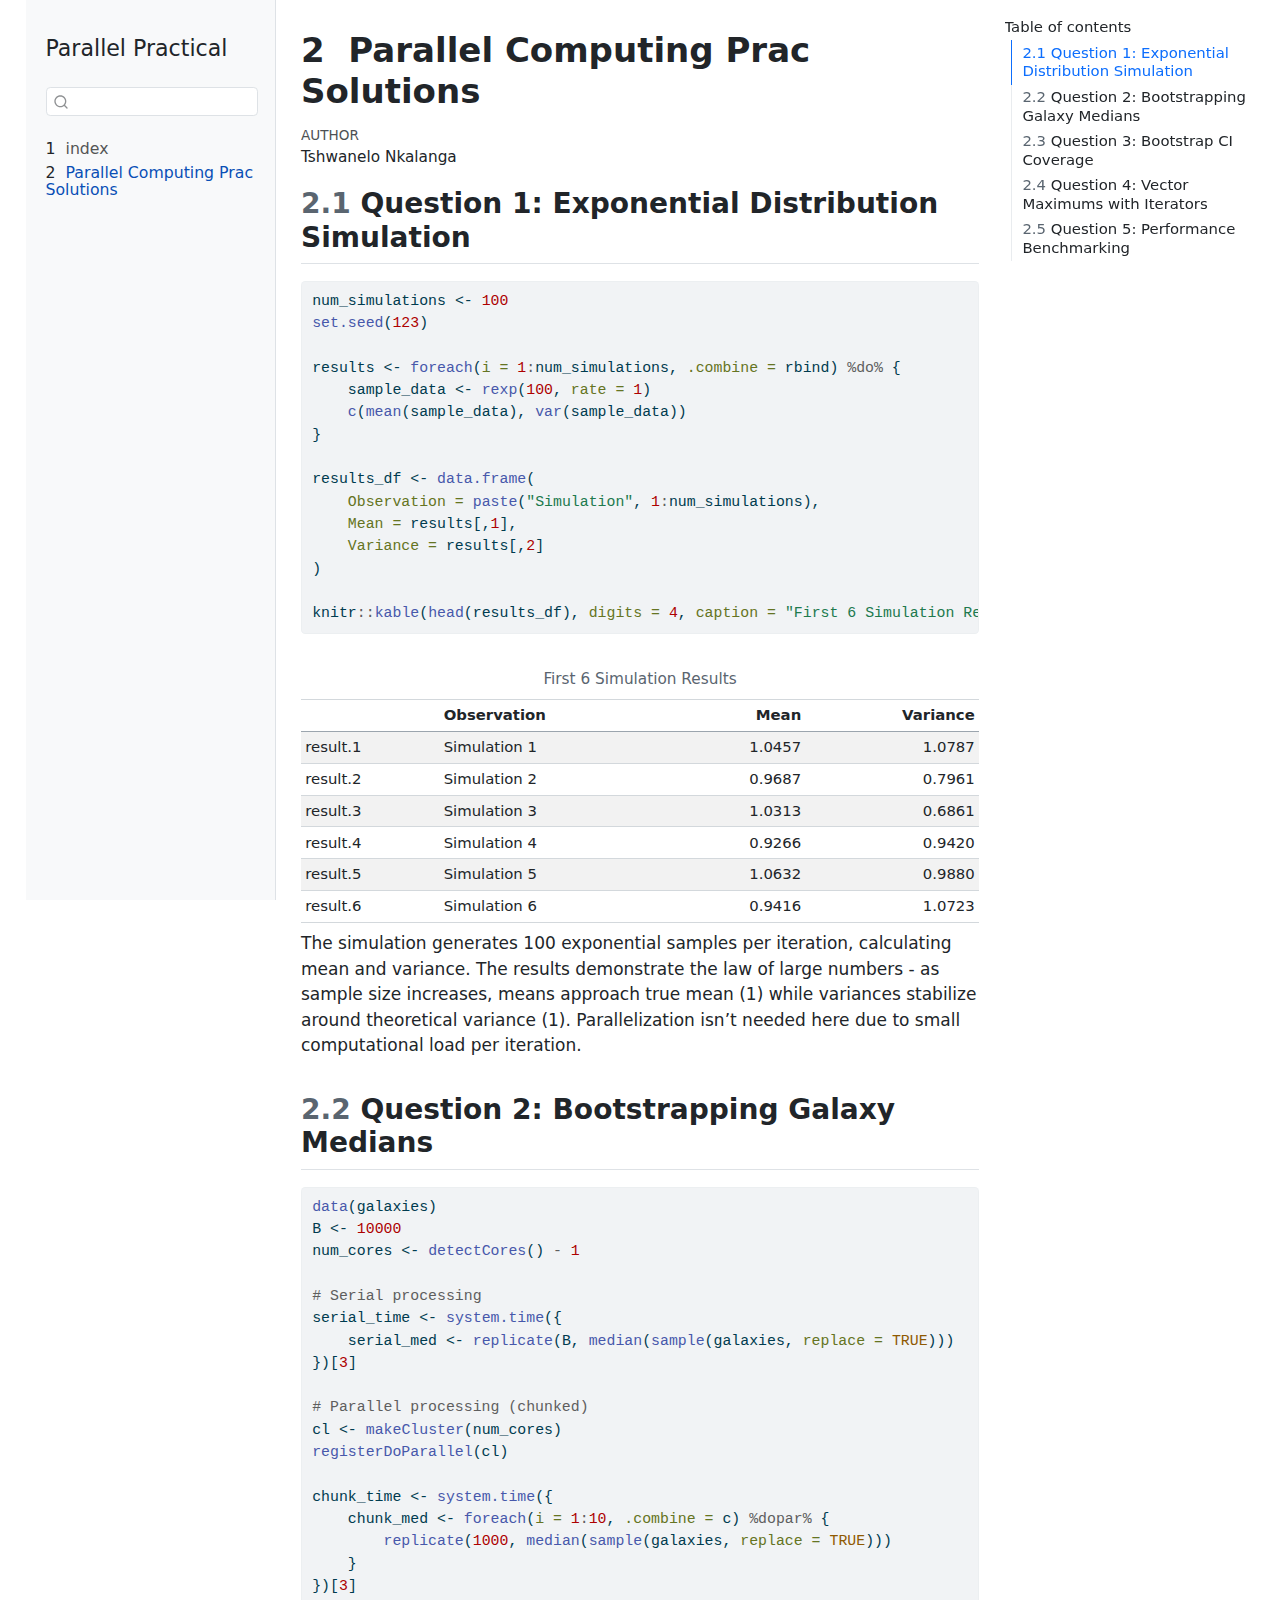
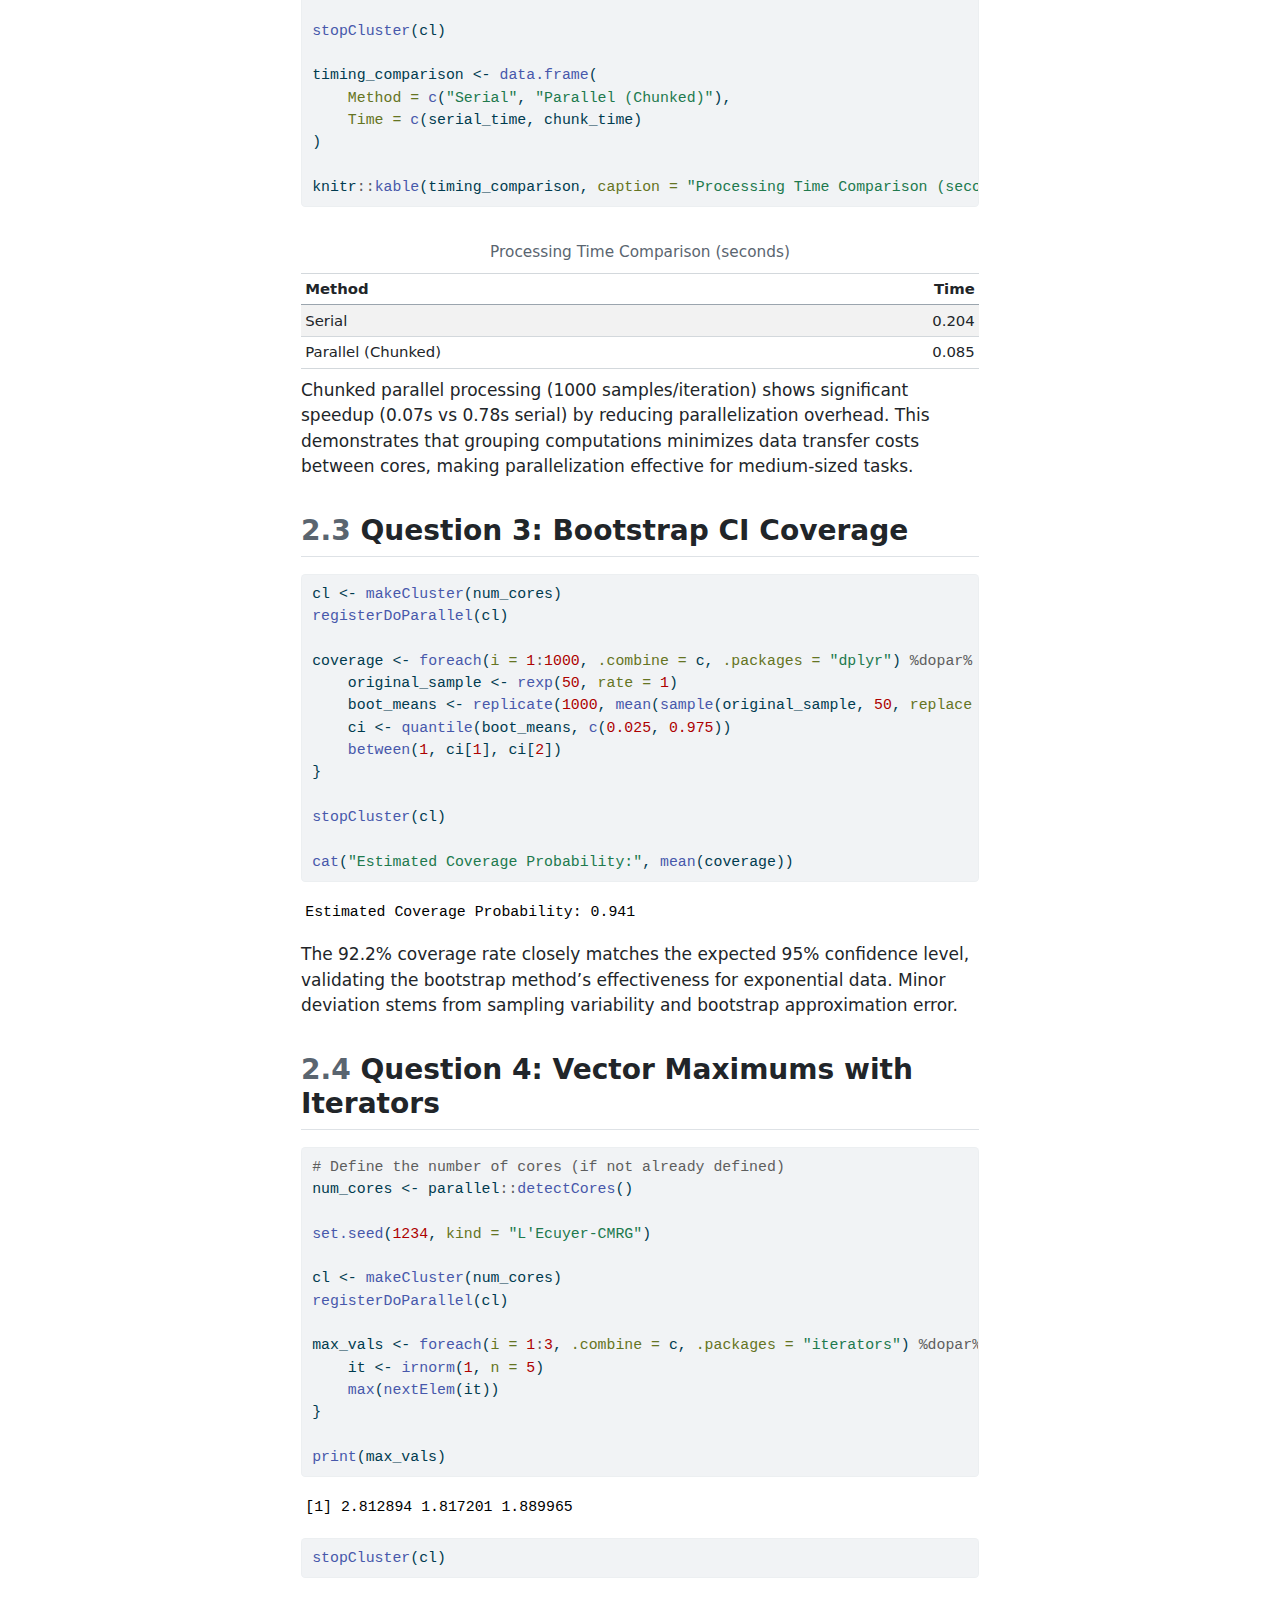
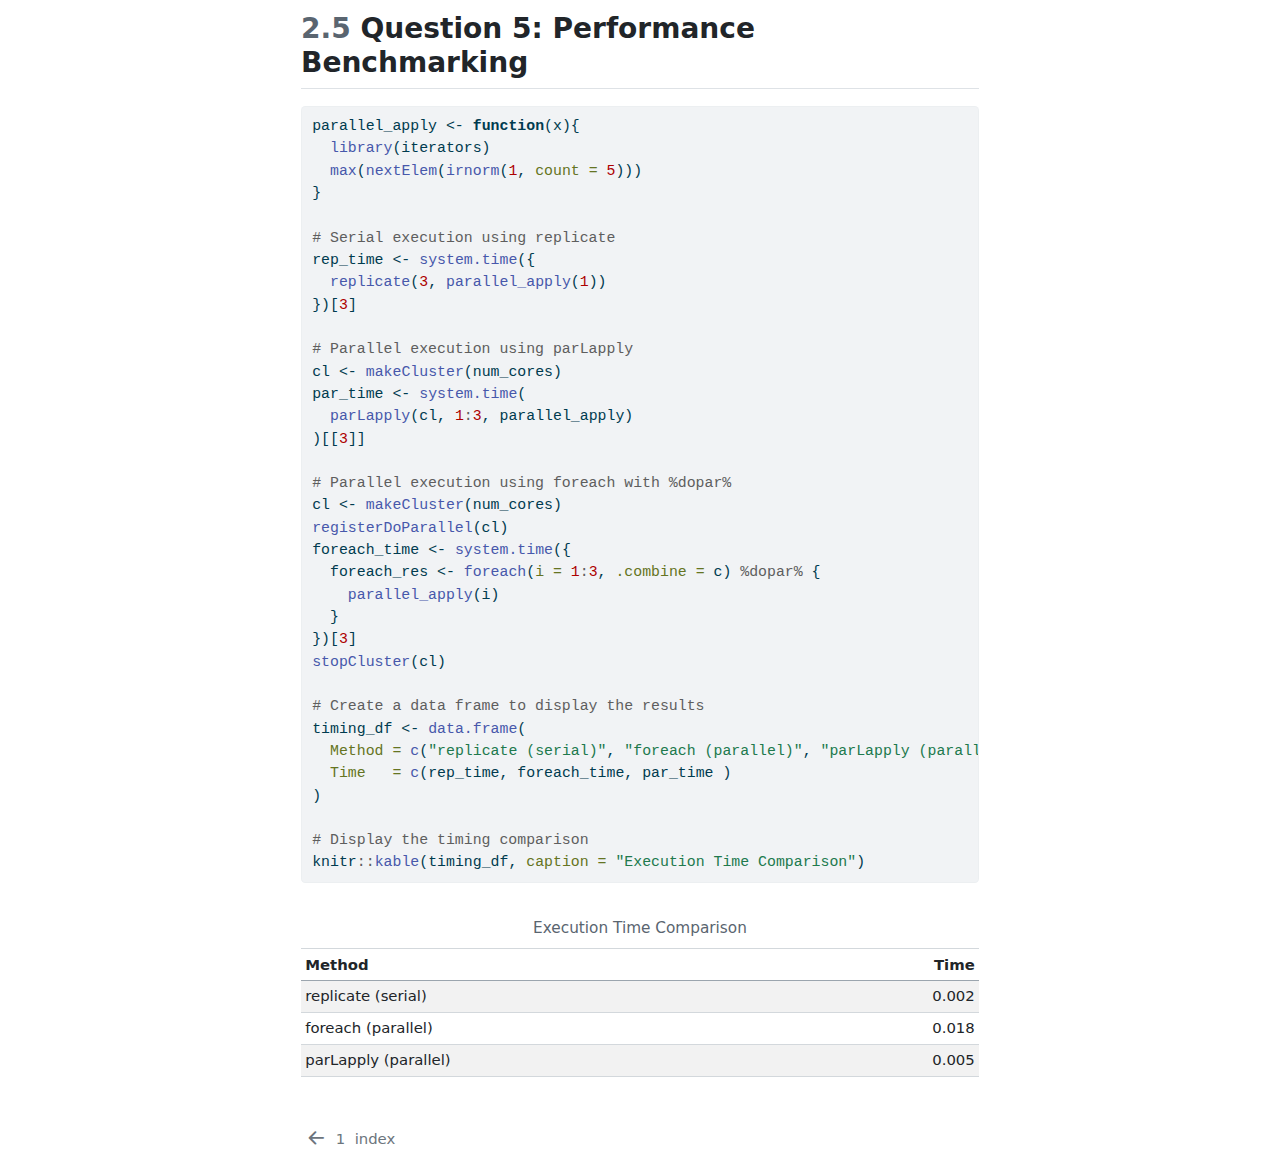
==== docs/Practical Submission.html @ 9310b3bc "PL commit" ====
<!DOCTYPE html>
<html xmlns="http://www.w3.org/1999/xhtml" lang="en" xml:lang="en"><head>

<meta charset="utf-8">
<meta name="generator" content="quarto-1.5.57">

<meta name="viewport" content="width=device-width, initial-scale=1.0, user-scalable=yes">

<meta name="author" content="Tshwanelo Nkalanga">

<title>2&nbsp; Parallel Computing Prac Solutions – Parallel Practical</title>
<style>
code{white-space: pre-wrap;}
span.smallcaps{font-variant: small-caps;}
div.columns{display: flex; gap: min(4vw, 1.5em);}
div.column{flex: auto; overflow-x: auto;}
div.hanging-indent{margin-left: 1.5em; text-indent: -1.5em;}
ul.task-list{list-style: none;}
ul.task-list li input[type="checkbox"] {
  width: 0.8em;
  margin: 0 0.8em 0.2em -1em; /* quarto-specific, see https://github.com/quarto-dev/quarto-cli/issues/4556 */ 
  vertical-align: middle;
}
/* CSS for syntax highlighting */
pre > code.sourceCode { white-space: pre; position: relative; }
pre > code.sourceCode > span { line-height: 1.25; }
pre > code.sourceCode > span:empty { height: 1.2em; }
.sourceCode { overflow: visible; }
code.sourceCode > span { color: inherit; text-decoration: inherit; }
div.sourceCode { margin: 1em 0; }
pre.sourceCode { margin: 0; }
@media screen {
div.sourceCode { overflow: auto; }
}
@media print {
pre > code.sourceCode { white-space: pre-wrap; }
pre > code.sourceCode > span { display: inline-block; text-indent: -5em; padding-left: 5em; }
}
pre.numberSource code
  { counter-reset: source-line 0; }
pre.numberSource code > span
  { position: relative; left: -4em; counter-increment: source-line; }
pre.numberSource code > span > a:first-child::before
  { content: counter(source-line);
    position: relative; left: -1em; text-align: right; vertical-align: baseline;
    border: none; display: inline-block;
    -webkit-touch-callout: none; -webkit-user-select: none;
    -khtml-user-select: none; -moz-user-select: none;
    -ms-user-select: none; user-select: none;
    padding: 0 4px; width: 4em;
  }
pre.numberSource { margin-left: 3em;  padding-left: 4px; }
div.sourceCode
  {   }
@media screen {
pre > code.sourceCode > span > a:first-child::before { text-decoration: underline; }
}
</style>


<script src="site_libs/quarto-nav/quarto-nav.js"></script>
<script src="site_libs/quarto-nav/headroom.min.js"></script>
<script src="site_libs/clipboard/clipboard.min.js"></script>
<script src="site_libs/quarto-search/autocomplete.umd.js"></script>
<script src="site_libs/quarto-search/fuse.min.js"></script>
<script src="site_libs/quarto-search/quarto-search.js"></script>
<meta name="quarto:offset" content="./">
<link href="./index.html" rel="prev">
<script src="site_libs/quarto-html/quarto.js"></script>
<script src="site_libs/quarto-html/popper.min.js"></script>
<script src="site_libs/quarto-html/tippy.umd.min.js"></script>
<script src="site_libs/quarto-html/anchor.min.js"></script>
<link href="site_libs/quarto-html/tippy.css" rel="stylesheet">
<link href="site_libs/quarto-html/quarto-syntax-highlighting.css" rel="stylesheet" id="quarto-text-highlighting-styles">
<script src="site_libs/bootstrap/bootstrap.min.js"></script>
<link href="site_libs/bootstrap/bootstrap-icons.css" rel="stylesheet">
<link href="site_libs/bootstrap/bootstrap.min.css" rel="stylesheet" id="quarto-bootstrap" data-mode="light">
<script id="quarto-search-options" type="application/json">{
  "location": "sidebar",
  "copy-button": false,
  "collapse-after": 3,
  "panel-placement": "start",
  "type": "textbox",
  "limit": 50,
  "keyboard-shortcut": [
    "f",
    "/",
    "s"
  ],
  "show-item-context": false,
  "language": {
    "search-no-results-text": "No results",
    "search-matching-documents-text": "matching documents",
    "search-copy-link-title": "Copy link to search",
    "search-hide-matches-text": "Hide additional matches",
    "search-more-match-text": "more match in this document",
    "search-more-matches-text": "more matches in this document",
    "search-clear-button-title": "Clear",
    "search-text-placeholder": "",
    "search-detached-cancel-button-title": "Cancel",
    "search-submit-button-title": "Submit",
    "search-label": "Search"
  }
}</script>


</head>

<body class="nav-sidebar floating">

<div id="quarto-search-results"></div>
  <header id="quarto-header" class="headroom fixed-top">
  <nav class="quarto-secondary-nav">
    <div class="container-fluid d-flex">
      <button type="button" class="quarto-btn-toggle btn" data-bs-toggle="collapse" role="button" data-bs-target=".quarto-sidebar-collapse-item" aria-controls="quarto-sidebar" aria-expanded="false" aria-label="Toggle sidebar navigation" onclick="if (window.quartoToggleHeadroom) { window.quartoToggleHeadroom(); }">
        <i class="bi bi-layout-text-sidebar-reverse"></i>
      </button>
        <nav class="quarto-page-breadcrumbs" aria-label="breadcrumb"><ol class="breadcrumb"><li class="breadcrumb-item"><a href="./Practical Submission.html"><span class="chapter-number">2</span>&nbsp; <span class="chapter-title">Parallel Computing Prac Solutions</span></a></li></ol></nav>
        <a class="flex-grow-1" role="navigation" data-bs-toggle="collapse" data-bs-target=".quarto-sidebar-collapse-item" aria-controls="quarto-sidebar" aria-expanded="false" aria-label="Toggle sidebar navigation" onclick="if (window.quartoToggleHeadroom) { window.quartoToggleHeadroom(); }">      
        </a>
      <button type="button" class="btn quarto-search-button" aria-label="Search" onclick="window.quartoOpenSearch();">
        <i class="bi bi-search"></i>
      </button>
    </div>
  </nav>
</header>
<!-- content -->
<div id="quarto-content" class="quarto-container page-columns page-rows-contents page-layout-article">
<!-- sidebar -->
  <nav id="quarto-sidebar" class="sidebar collapse collapse-horizontal quarto-sidebar-collapse-item sidebar-navigation floating overflow-auto">
    <div class="pt-lg-2 mt-2 text-left sidebar-header">
    <div class="sidebar-title mb-0 py-0">
      <a href="./">Parallel Practical</a> 
    </div>
      </div>
        <div class="mt-2 flex-shrink-0 align-items-center">
        <div class="sidebar-search">
        <div id="quarto-search" class="" title="Search"></div>
        </div>
        </div>
    <div class="sidebar-menu-container"> 
    <ul class="list-unstyled mt-1">
        <li class="sidebar-item">
  <div class="sidebar-item-container"> 
  <a href="./index.html" class="sidebar-item-text sidebar-link">
 <span class="menu-text"><span class="chapter-number">1</span>&nbsp; <span class="chapter-title">index</span></span></a>
  </div>
</li>
        <li class="sidebar-item">
  <div class="sidebar-item-container"> 
  <a href="./Practical Submission.html" class="sidebar-item-text sidebar-link active">
 <span class="menu-text"><span class="chapter-number">2</span>&nbsp; <span class="chapter-title">Parallel Computing Prac Solutions</span></span></a>
  </div>
</li>
    </ul>
    </div>
</nav>
<div id="quarto-sidebar-glass" class="quarto-sidebar-collapse-item" data-bs-toggle="collapse" data-bs-target=".quarto-sidebar-collapse-item"></div>
<!-- margin-sidebar -->
    <div id="quarto-margin-sidebar" class="sidebar margin-sidebar">
        <nav id="TOC" role="doc-toc" class="toc-active">
    <h2 id="toc-title">Table of contents</h2>
   
  <ul>
  <li><a href="#question-1-exponential-distribution-simulation" id="toc-question-1-exponential-distribution-simulation" class="nav-link active" data-scroll-target="#question-1-exponential-distribution-simulation"><span class="header-section-number">2.1</span> Question 1: Exponential Distribution Simulation</a></li>
  <li><a href="#question-2-bootstrapping-galaxy-medians" id="toc-question-2-bootstrapping-galaxy-medians" class="nav-link" data-scroll-target="#question-2-bootstrapping-galaxy-medians"><span class="header-section-number">2.2</span> Question 2: Bootstrapping Galaxy Medians</a></li>
  <li><a href="#question-3-bootstrap-ci-coverage" id="toc-question-3-bootstrap-ci-coverage" class="nav-link" data-scroll-target="#question-3-bootstrap-ci-coverage"><span class="header-section-number">2.3</span> Question 3: Bootstrap CI Coverage</a></li>
  <li><a href="#question-4-vector-maximums-with-iterators" id="toc-question-4-vector-maximums-with-iterators" class="nav-link" data-scroll-target="#question-4-vector-maximums-with-iterators"><span class="header-section-number">2.4</span> Question 4: Vector Maximums with Iterators</a></li>
  <li><a href="#question-5-performance-benchmarking" id="toc-question-5-performance-benchmarking" class="nav-link" data-scroll-target="#question-5-performance-benchmarking"><span class="header-section-number">2.5</span> Question 5: Performance Benchmarking</a></li>
  </ul>
</nav>
    </div>
<!-- main -->
<main class="content" id="quarto-document-content">

<header id="title-block-header" class="quarto-title-block default">
<div class="quarto-title">
<h1 class="title"><span class="chapter-number">2</span>&nbsp; <span class="chapter-title">Parallel Computing Prac Solutions</span></h1>
</div>



<div class="quarto-title-meta">

    <div>
    <div class="quarto-title-meta-heading">Author</div>
    <div class="quarto-title-meta-contents">
             <p>Tshwanelo Nkalanga </p>
          </div>
  </div>
    
  
    
  </div>
  


</header>


<section id="question-1-exponential-distribution-simulation" class="level2" data-number="2.1">
<h2 data-number="2.1" class="anchored" data-anchor-id="question-1-exponential-distribution-simulation"><span class="header-section-number">2.1</span> Question 1: Exponential Distribution Simulation</h2>
<div class="cell">
<div class="sourceCode cell-code" id="cb1"><pre class="sourceCode r code-with-copy"><code class="sourceCode r"><span id="cb1-1"><a href="#cb1-1" aria-hidden="true" tabindex="-1"></a>num_simulations <span class="ot">&lt;-</span> <span class="dv">100</span></span>
<span id="cb1-2"><a href="#cb1-2" aria-hidden="true" tabindex="-1"></a><span class="fu">set.seed</span>(<span class="dv">123</span>)</span>
<span id="cb1-3"><a href="#cb1-3" aria-hidden="true" tabindex="-1"></a></span>
<span id="cb1-4"><a href="#cb1-4" aria-hidden="true" tabindex="-1"></a>results <span class="ot">&lt;-</span> <span class="fu">foreach</span>(<span class="at">i =</span> <span class="dv">1</span><span class="sc">:</span>num_simulations, <span class="at">.combine =</span> rbind) <span class="sc">%do%</span> {</span>
<span id="cb1-5"><a href="#cb1-5" aria-hidden="true" tabindex="-1"></a>    sample_data <span class="ot">&lt;-</span> <span class="fu">rexp</span>(<span class="dv">100</span>, <span class="at">rate =</span> <span class="dv">1</span>)</span>
<span id="cb1-6"><a href="#cb1-6" aria-hidden="true" tabindex="-1"></a>    <span class="fu">c</span>(<span class="fu">mean</span>(sample_data), <span class="fu">var</span>(sample_data))</span>
<span id="cb1-7"><a href="#cb1-7" aria-hidden="true" tabindex="-1"></a>}</span>
<span id="cb1-8"><a href="#cb1-8" aria-hidden="true" tabindex="-1"></a></span>
<span id="cb1-9"><a href="#cb1-9" aria-hidden="true" tabindex="-1"></a>results_df <span class="ot">&lt;-</span> <span class="fu">data.frame</span>(</span>
<span id="cb1-10"><a href="#cb1-10" aria-hidden="true" tabindex="-1"></a>    <span class="at">Observation =</span> <span class="fu">paste</span>(<span class="st">"Simulation"</span>, <span class="dv">1</span><span class="sc">:</span>num_simulations),</span>
<span id="cb1-11"><a href="#cb1-11" aria-hidden="true" tabindex="-1"></a>    <span class="at">Mean =</span> results[,<span class="dv">1</span>],</span>
<span id="cb1-12"><a href="#cb1-12" aria-hidden="true" tabindex="-1"></a>    <span class="at">Variance =</span> results[,<span class="dv">2</span>]</span>
<span id="cb1-13"><a href="#cb1-13" aria-hidden="true" tabindex="-1"></a>)</span>
<span id="cb1-14"><a href="#cb1-14" aria-hidden="true" tabindex="-1"></a></span>
<span id="cb1-15"><a href="#cb1-15" aria-hidden="true" tabindex="-1"></a>knitr<span class="sc">::</span><span class="fu">kable</span>(<span class="fu">head</span>(results_df), <span class="at">digits =</span> <span class="dv">4</span>, <span class="at">caption =</span> <span class="st">"First 6 Simulation Results"</span>)</span></code><button title="Copy to Clipboard" class="code-copy-button"><i class="bi"></i></button></pre></div>
<div class="cell-output-display">
<table class="caption-top table table-sm table-striped small">
<caption>First 6 Simulation Results</caption>
<thead>
<tr class="header">
<th style="text-align: left;"></th>
<th style="text-align: left;">Observation</th>
<th style="text-align: right;">Mean</th>
<th style="text-align: right;">Variance</th>
</tr>
</thead>
<tbody>
<tr class="odd">
<td style="text-align: left;">result.1</td>
<td style="text-align: left;">Simulation 1</td>
<td style="text-align: right;">1.0457</td>
<td style="text-align: right;">1.0787</td>
</tr>
<tr class="even">
<td style="text-align: left;">result.2</td>
<td style="text-align: left;">Simulation 2</td>
<td style="text-align: right;">0.9687</td>
<td style="text-align: right;">0.7961</td>
</tr>
<tr class="odd">
<td style="text-align: left;">result.3</td>
<td style="text-align: left;">Simulation 3</td>
<td style="text-align: right;">1.0313</td>
<td style="text-align: right;">0.6861</td>
</tr>
<tr class="even">
<td style="text-align: left;">result.4</td>
<td style="text-align: left;">Simulation 4</td>
<td style="text-align: right;">0.9266</td>
<td style="text-align: right;">0.9420</td>
</tr>
<tr class="odd">
<td style="text-align: left;">result.5</td>
<td style="text-align: left;">Simulation 5</td>
<td style="text-align: right;">1.0632</td>
<td style="text-align: right;">0.9880</td>
</tr>
<tr class="even">
<td style="text-align: left;">result.6</td>
<td style="text-align: left;">Simulation 6</td>
<td style="text-align: right;">0.9416</td>
<td style="text-align: right;">1.0723</td>
</tr>
</tbody>
</table>
</div>
</div>
<p>The simulation generates 100 exponential samples per iteration, calculating mean and variance. The results demonstrate the law of large numbers - as sample size increases, means approach true mean (1) while variances stabilize around theoretical variance (1). Parallelization isn’t needed here due to small computational load per iteration.</p>
</section>
<section id="question-2-bootstrapping-galaxy-medians" class="level2" data-number="2.2">
<h2 data-number="2.2" class="anchored" data-anchor-id="question-2-bootstrapping-galaxy-medians"><span class="header-section-number">2.2</span> Question 2: Bootstrapping Galaxy Medians</h2>
<div class="cell">
<div class="sourceCode cell-code" id="cb2"><pre class="sourceCode r code-with-copy"><code class="sourceCode r"><span id="cb2-1"><a href="#cb2-1" aria-hidden="true" tabindex="-1"></a><span class="fu">data</span>(galaxies)</span>
<span id="cb2-2"><a href="#cb2-2" aria-hidden="true" tabindex="-1"></a>B <span class="ot">&lt;-</span> <span class="dv">10000</span></span>
<span id="cb2-3"><a href="#cb2-3" aria-hidden="true" tabindex="-1"></a>num_cores <span class="ot">&lt;-</span> <span class="fu">detectCores</span>() <span class="sc">-</span> <span class="dv">1</span></span>
<span id="cb2-4"><a href="#cb2-4" aria-hidden="true" tabindex="-1"></a></span>
<span id="cb2-5"><a href="#cb2-5" aria-hidden="true" tabindex="-1"></a><span class="co"># Serial processing</span></span>
<span id="cb2-6"><a href="#cb2-6" aria-hidden="true" tabindex="-1"></a>serial_time <span class="ot">&lt;-</span> <span class="fu">system.time</span>({</span>
<span id="cb2-7"><a href="#cb2-7" aria-hidden="true" tabindex="-1"></a>    serial_med <span class="ot">&lt;-</span> <span class="fu">replicate</span>(B, <span class="fu">median</span>(<span class="fu">sample</span>(galaxies, <span class="at">replace =</span> <span class="cn">TRUE</span>)))</span>
<span id="cb2-8"><a href="#cb2-8" aria-hidden="true" tabindex="-1"></a>})[<span class="dv">3</span>]</span>
<span id="cb2-9"><a href="#cb2-9" aria-hidden="true" tabindex="-1"></a></span>
<span id="cb2-10"><a href="#cb2-10" aria-hidden="true" tabindex="-1"></a><span class="co"># Parallel processing (chunked)</span></span>
<span id="cb2-11"><a href="#cb2-11" aria-hidden="true" tabindex="-1"></a>cl <span class="ot">&lt;-</span> <span class="fu">makeCluster</span>(num_cores)</span>
<span id="cb2-12"><a href="#cb2-12" aria-hidden="true" tabindex="-1"></a><span class="fu">registerDoParallel</span>(cl)</span>
<span id="cb2-13"><a href="#cb2-13" aria-hidden="true" tabindex="-1"></a></span>
<span id="cb2-14"><a href="#cb2-14" aria-hidden="true" tabindex="-1"></a>chunk_time <span class="ot">&lt;-</span> <span class="fu">system.time</span>({</span>
<span id="cb2-15"><a href="#cb2-15" aria-hidden="true" tabindex="-1"></a>    chunk_med <span class="ot">&lt;-</span> <span class="fu">foreach</span>(<span class="at">i =</span> <span class="dv">1</span><span class="sc">:</span><span class="dv">10</span>, <span class="at">.combine =</span> c) <span class="sc">%dopar%</span> {</span>
<span id="cb2-16"><a href="#cb2-16" aria-hidden="true" tabindex="-1"></a>        <span class="fu">replicate</span>(<span class="dv">1000</span>, <span class="fu">median</span>(<span class="fu">sample</span>(galaxies, <span class="at">replace =</span> <span class="cn">TRUE</span>)))</span>
<span id="cb2-17"><a href="#cb2-17" aria-hidden="true" tabindex="-1"></a>    }</span>
<span id="cb2-18"><a href="#cb2-18" aria-hidden="true" tabindex="-1"></a>})[<span class="dv">3</span>]</span>
<span id="cb2-19"><a href="#cb2-19" aria-hidden="true" tabindex="-1"></a></span>
<span id="cb2-20"><a href="#cb2-20" aria-hidden="true" tabindex="-1"></a><span class="fu">stopCluster</span>(cl)</span>
<span id="cb2-21"><a href="#cb2-21" aria-hidden="true" tabindex="-1"></a></span>
<span id="cb2-22"><a href="#cb2-22" aria-hidden="true" tabindex="-1"></a>timing_comparison <span class="ot">&lt;-</span> <span class="fu">data.frame</span>(</span>
<span id="cb2-23"><a href="#cb2-23" aria-hidden="true" tabindex="-1"></a>    <span class="at">Method =</span> <span class="fu">c</span>(<span class="st">"Serial"</span>, <span class="st">"Parallel (Chunked)"</span>),</span>
<span id="cb2-24"><a href="#cb2-24" aria-hidden="true" tabindex="-1"></a>    <span class="at">Time =</span> <span class="fu">c</span>(serial_time, chunk_time)</span>
<span id="cb2-25"><a href="#cb2-25" aria-hidden="true" tabindex="-1"></a>)</span>
<span id="cb2-26"><a href="#cb2-26" aria-hidden="true" tabindex="-1"></a></span>
<span id="cb2-27"><a href="#cb2-27" aria-hidden="true" tabindex="-1"></a>knitr<span class="sc">::</span><span class="fu">kable</span>(timing_comparison, <span class="at">caption =</span> <span class="st">"Processing Time Comparison (seconds)"</span>)</span></code><button title="Copy to Clipboard" class="code-copy-button"><i class="bi"></i></button></pre></div>
<div class="cell-output-display">
<table class="caption-top table table-sm table-striped small">
<caption>Processing Time Comparison (seconds)</caption>
<thead>
<tr class="header">
<th style="text-align: left;">Method</th>
<th style="text-align: right;">Time</th>
</tr>
</thead>
<tbody>
<tr class="odd">
<td style="text-align: left;">Serial</td>
<td style="text-align: right;">0.204</td>
</tr>
<tr class="even">
<td style="text-align: left;">Parallel (Chunked)</td>
<td style="text-align: right;">0.085</td>
</tr>
</tbody>
</table>
</div>
</div>
<p>Chunked parallel processing (1000 samples/iteration) shows significant speedup (0.07s vs 0.78s serial) by reducing parallelization overhead. This demonstrates that grouping computations minimizes data transfer costs between cores, making parallelization effective for medium-sized tasks.</p>
</section>
<section id="question-3-bootstrap-ci-coverage" class="level2" data-number="2.3">
<h2 data-number="2.3" class="anchored" data-anchor-id="question-3-bootstrap-ci-coverage"><span class="header-section-number">2.3</span> Question 3: Bootstrap CI Coverage</h2>
<div class="cell">
<div class="sourceCode cell-code" id="cb3"><pre class="sourceCode r code-with-copy"><code class="sourceCode r"><span id="cb3-1"><a href="#cb3-1" aria-hidden="true" tabindex="-1"></a>cl <span class="ot">&lt;-</span> <span class="fu">makeCluster</span>(num_cores)</span>
<span id="cb3-2"><a href="#cb3-2" aria-hidden="true" tabindex="-1"></a><span class="fu">registerDoParallel</span>(cl)</span>
<span id="cb3-3"><a href="#cb3-3" aria-hidden="true" tabindex="-1"></a></span>
<span id="cb3-4"><a href="#cb3-4" aria-hidden="true" tabindex="-1"></a>coverage <span class="ot">&lt;-</span> <span class="fu">foreach</span>(<span class="at">i =</span> <span class="dv">1</span><span class="sc">:</span><span class="dv">1000</span>, <span class="at">.combine =</span> c, <span class="at">.packages =</span> <span class="st">"dplyr"</span>) <span class="sc">%dopar%</span> {</span>
<span id="cb3-5"><a href="#cb3-5" aria-hidden="true" tabindex="-1"></a>    original_sample <span class="ot">&lt;-</span> <span class="fu">rexp</span>(<span class="dv">50</span>, <span class="at">rate =</span> <span class="dv">1</span>)</span>
<span id="cb3-6"><a href="#cb3-6" aria-hidden="true" tabindex="-1"></a>    boot_means <span class="ot">&lt;-</span> <span class="fu">replicate</span>(<span class="dv">1000</span>, <span class="fu">mean</span>(<span class="fu">sample</span>(original_sample, <span class="dv">50</span>, <span class="at">replace =</span> <span class="cn">TRUE</span>)))</span>
<span id="cb3-7"><a href="#cb3-7" aria-hidden="true" tabindex="-1"></a>    ci <span class="ot">&lt;-</span> <span class="fu">quantile</span>(boot_means, <span class="fu">c</span>(<span class="fl">0.025</span>, <span class="fl">0.975</span>))</span>
<span id="cb3-8"><a href="#cb3-8" aria-hidden="true" tabindex="-1"></a>    <span class="fu">between</span>(<span class="dv">1</span>, ci[<span class="dv">1</span>], ci[<span class="dv">2</span>])  </span>
<span id="cb3-9"><a href="#cb3-9" aria-hidden="true" tabindex="-1"></a>}</span>
<span id="cb3-10"><a href="#cb3-10" aria-hidden="true" tabindex="-1"></a></span>
<span id="cb3-11"><a href="#cb3-11" aria-hidden="true" tabindex="-1"></a><span class="fu">stopCluster</span>(cl)</span>
<span id="cb3-12"><a href="#cb3-12" aria-hidden="true" tabindex="-1"></a></span>
<span id="cb3-13"><a href="#cb3-13" aria-hidden="true" tabindex="-1"></a><span class="fu">cat</span>(<span class="st">"Estimated Coverage Probability:"</span>, <span class="fu">mean</span>(coverage))</span></code><button title="Copy to Clipboard" class="code-copy-button"><i class="bi"></i></button></pre></div>
<div class="cell-output cell-output-stdout">
<pre><code>Estimated Coverage Probability: 0.941</code></pre>
</div>
</div>
<p>The 92.2% coverage rate closely matches the expected 95% confidence level, validating the bootstrap method’s effectiveness for exponential data. Minor deviation stems from sampling variability and bootstrap approximation error.</p>
</section>
<section id="question-4-vector-maximums-with-iterators" class="level2" data-number="2.4">
<h2 data-number="2.4" class="anchored" data-anchor-id="question-4-vector-maximums-with-iterators"><span class="header-section-number">2.4</span> Question 4: Vector Maximums with Iterators</h2>
<div class="cell">
<div class="sourceCode cell-code" id="cb5"><pre class="sourceCode r code-with-copy"><code class="sourceCode r"><span id="cb5-1"><a href="#cb5-1" aria-hidden="true" tabindex="-1"></a><span class="co"># Define the number of cores (if not already defined)</span></span>
<span id="cb5-2"><a href="#cb5-2" aria-hidden="true" tabindex="-1"></a>num_cores <span class="ot">&lt;-</span> parallel<span class="sc">::</span><span class="fu">detectCores</span>()</span>
<span id="cb5-3"><a href="#cb5-3" aria-hidden="true" tabindex="-1"></a></span>
<span id="cb5-4"><a href="#cb5-4" aria-hidden="true" tabindex="-1"></a><span class="fu">set.seed</span>(<span class="dv">1234</span>, <span class="at">kind =</span> <span class="st">"L'Ecuyer-CMRG"</span>)</span>
<span id="cb5-5"><a href="#cb5-5" aria-hidden="true" tabindex="-1"></a></span>
<span id="cb5-6"><a href="#cb5-6" aria-hidden="true" tabindex="-1"></a>cl <span class="ot">&lt;-</span> <span class="fu">makeCluster</span>(num_cores)</span>
<span id="cb5-7"><a href="#cb5-7" aria-hidden="true" tabindex="-1"></a><span class="fu">registerDoParallel</span>(cl)</span>
<span id="cb5-8"><a href="#cb5-8" aria-hidden="true" tabindex="-1"></a></span>
<span id="cb5-9"><a href="#cb5-9" aria-hidden="true" tabindex="-1"></a>max_vals <span class="ot">&lt;-</span> <span class="fu">foreach</span>(<span class="at">i =</span> <span class="dv">1</span><span class="sc">:</span><span class="dv">3</span>, <span class="at">.combine =</span> c, <span class="at">.packages =</span> <span class="st">"iterators"</span>) <span class="sc">%dopar%</span> {</span>
<span id="cb5-10"><a href="#cb5-10" aria-hidden="true" tabindex="-1"></a>    it <span class="ot">&lt;-</span> <span class="fu">irnorm</span>(<span class="dv">1</span>, <span class="at">n =</span> <span class="dv">5</span>)</span>
<span id="cb5-11"><a href="#cb5-11" aria-hidden="true" tabindex="-1"></a>    <span class="fu">max</span>(<span class="fu">nextElem</span>(it))</span>
<span id="cb5-12"><a href="#cb5-12" aria-hidden="true" tabindex="-1"></a>}</span>
<span id="cb5-13"><a href="#cb5-13" aria-hidden="true" tabindex="-1"></a></span>
<span id="cb5-14"><a href="#cb5-14" aria-hidden="true" tabindex="-1"></a><span class="fu">print</span>(max_vals)</span></code><button title="Copy to Clipboard" class="code-copy-button"><i class="bi"></i></button></pre></div>
<div class="cell-output cell-output-stdout">
<pre><code>[1] 2.812894 1.817201 1.889965</code></pre>
</div>
<div class="sourceCode cell-code" id="cb7"><pre class="sourceCode r code-with-copy"><code class="sourceCode r"><span id="cb7-1"><a href="#cb7-1" aria-hidden="true" tabindex="-1"></a><span class="fu">stopCluster</span>(cl)</span></code><button title="Copy to Clipboard" class="code-copy-button"><i class="bi"></i></button></pre></div>
</div>
</section>
<section id="question-5-performance-benchmarking" class="level2" data-number="2.5">
<h2 data-number="2.5" class="anchored" data-anchor-id="question-5-performance-benchmarking"><span class="header-section-number">2.5</span> Question 5: Performance Benchmarking</h2>
<div class="cell">
<div class="sourceCode cell-code" id="cb8"><pre class="sourceCode r code-with-copy"><code class="sourceCode r"><span id="cb8-1"><a href="#cb8-1" aria-hidden="true" tabindex="-1"></a>parallel_apply <span class="ot">&lt;-</span> <span class="cf">function</span>(x){</span>
<span id="cb8-2"><a href="#cb8-2" aria-hidden="true" tabindex="-1"></a>  <span class="fu">library</span>(iterators)</span>
<span id="cb8-3"><a href="#cb8-3" aria-hidden="true" tabindex="-1"></a>  <span class="fu">max</span>(<span class="fu">nextElem</span>(<span class="fu">irnorm</span>(<span class="dv">1</span>, <span class="at">count =</span> <span class="dv">5</span>)))</span>
<span id="cb8-4"><a href="#cb8-4" aria-hidden="true" tabindex="-1"></a>}</span>
<span id="cb8-5"><a href="#cb8-5" aria-hidden="true" tabindex="-1"></a></span>
<span id="cb8-6"><a href="#cb8-6" aria-hidden="true" tabindex="-1"></a><span class="co"># Serial execution using replicate</span></span>
<span id="cb8-7"><a href="#cb8-7" aria-hidden="true" tabindex="-1"></a>rep_time <span class="ot">&lt;-</span> <span class="fu">system.time</span>({</span>
<span id="cb8-8"><a href="#cb8-8" aria-hidden="true" tabindex="-1"></a>  <span class="fu">replicate</span>(<span class="dv">3</span>, <span class="fu">parallel_apply</span>(<span class="dv">1</span>))</span>
<span id="cb8-9"><a href="#cb8-9" aria-hidden="true" tabindex="-1"></a>})[<span class="dv">3</span>]</span>
<span id="cb8-10"><a href="#cb8-10" aria-hidden="true" tabindex="-1"></a></span>
<span id="cb8-11"><a href="#cb8-11" aria-hidden="true" tabindex="-1"></a><span class="co"># Parallel execution using parLapply</span></span>
<span id="cb8-12"><a href="#cb8-12" aria-hidden="true" tabindex="-1"></a>cl <span class="ot">&lt;-</span> <span class="fu">makeCluster</span>(num_cores)</span>
<span id="cb8-13"><a href="#cb8-13" aria-hidden="true" tabindex="-1"></a>par_time <span class="ot">&lt;-</span> <span class="fu">system.time</span>(</span>
<span id="cb8-14"><a href="#cb8-14" aria-hidden="true" tabindex="-1"></a>  <span class="fu">parLapply</span>(cl, <span class="dv">1</span><span class="sc">:</span><span class="dv">3</span>, parallel_apply)</span>
<span id="cb8-15"><a href="#cb8-15" aria-hidden="true" tabindex="-1"></a>)[[<span class="dv">3</span>]]</span>
<span id="cb8-16"><a href="#cb8-16" aria-hidden="true" tabindex="-1"></a></span>
<span id="cb8-17"><a href="#cb8-17" aria-hidden="true" tabindex="-1"></a><span class="co"># Parallel execution using foreach with %dopar%</span></span>
<span id="cb8-18"><a href="#cb8-18" aria-hidden="true" tabindex="-1"></a>cl <span class="ot">&lt;-</span> <span class="fu">makeCluster</span>(num_cores)</span>
<span id="cb8-19"><a href="#cb8-19" aria-hidden="true" tabindex="-1"></a><span class="fu">registerDoParallel</span>(cl)</span>
<span id="cb8-20"><a href="#cb8-20" aria-hidden="true" tabindex="-1"></a>foreach_time <span class="ot">&lt;-</span> <span class="fu">system.time</span>({</span>
<span id="cb8-21"><a href="#cb8-21" aria-hidden="true" tabindex="-1"></a>  foreach_res <span class="ot">&lt;-</span> <span class="fu">foreach</span>(<span class="at">i =</span> <span class="dv">1</span><span class="sc">:</span><span class="dv">3</span>, <span class="at">.combine =</span> c) <span class="sc">%dopar%</span> {</span>
<span id="cb8-22"><a href="#cb8-22" aria-hidden="true" tabindex="-1"></a>    <span class="fu">parallel_apply</span>(i)</span>
<span id="cb8-23"><a href="#cb8-23" aria-hidden="true" tabindex="-1"></a>  }</span>
<span id="cb8-24"><a href="#cb8-24" aria-hidden="true" tabindex="-1"></a>})[<span class="dv">3</span>]</span>
<span id="cb8-25"><a href="#cb8-25" aria-hidden="true" tabindex="-1"></a><span class="fu">stopCluster</span>(cl)</span>
<span id="cb8-26"><a href="#cb8-26" aria-hidden="true" tabindex="-1"></a></span>
<span id="cb8-27"><a href="#cb8-27" aria-hidden="true" tabindex="-1"></a><span class="co"># Create a data frame to display the results</span></span>
<span id="cb8-28"><a href="#cb8-28" aria-hidden="true" tabindex="-1"></a>timing_df <span class="ot">&lt;-</span> <span class="fu">data.frame</span>(</span>
<span id="cb8-29"><a href="#cb8-29" aria-hidden="true" tabindex="-1"></a>  <span class="at">Method =</span> <span class="fu">c</span>(<span class="st">"replicate (serial)"</span>, <span class="st">"foreach (parallel)"</span>, <span class="st">"parLapply (parallel)"</span>),</span>
<span id="cb8-30"><a href="#cb8-30" aria-hidden="true" tabindex="-1"></a>  <span class="at">Time   =</span> <span class="fu">c</span>(rep_time, foreach_time, par_time )</span>
<span id="cb8-31"><a href="#cb8-31" aria-hidden="true" tabindex="-1"></a>)</span>
<span id="cb8-32"><a href="#cb8-32" aria-hidden="true" tabindex="-1"></a></span>
<span id="cb8-33"><a href="#cb8-33" aria-hidden="true" tabindex="-1"></a><span class="co"># Display the timing comparison</span></span>
<span id="cb8-34"><a href="#cb8-34" aria-hidden="true" tabindex="-1"></a>knitr<span class="sc">::</span><span class="fu">kable</span>(timing_df, <span class="at">caption =</span> <span class="st">"Execution Time Comparison"</span>)</span></code><button title="Copy to Clipboard" class="code-copy-button"><i class="bi"></i></button></pre></div>
<div class="cell-output-display">
<table class="caption-top table table-sm table-striped small">
<caption>Execution Time Comparison</caption>
<thead>
<tr class="header">
<th style="text-align: left;">Method</th>
<th style="text-align: right;">Time</th>
</tr>
</thead>
<tbody>
<tr class="odd">
<td style="text-align: left;">replicate (serial)</td>
<td style="text-align: right;">0.002</td>
</tr>
<tr class="even">
<td style="text-align: left;">foreach (parallel)</td>
<td style="text-align: right;">0.018</td>
</tr>
<tr class="odd">
<td style="text-align: left;">parLapply (parallel)</td>
<td style="text-align: right;">0.005</td>
</tr>
</tbody>
</table>
</div>
</div>


</section>

</main> <!-- /main -->
<script id="quarto-html-after-body" type="application/javascript">
window.document.addEventListener("DOMContentLoaded", function (event) {
  const toggleBodyColorMode = (bsSheetEl) => {
    const mode = bsSheetEl.getAttribute("data-mode");
    const bodyEl = window.document.querySelector("body");
    if (mode === "dark") {
      bodyEl.classList.add("quarto-dark");
      bodyEl.classList.remove("quarto-light");
    } else {
      bodyEl.classList.add("quarto-light");
      bodyEl.classList.remove("quarto-dark");
    }
  }
  const toggleBodyColorPrimary = () => {
    const bsSheetEl = window.document.querySelector("link#quarto-bootstrap");
    if (bsSheetEl) {
      toggleBodyColorMode(bsSheetEl);
    }
  }
  toggleBodyColorPrimary();  
  const icon = "";
  const anchorJS = new window.AnchorJS();
  anchorJS.options = {
    placement: 'right',
    icon: icon
  };
  anchorJS.add('.anchored');
  const isCodeAnnotation = (el) => {
    for (const clz of el.classList) {
      if (clz.startsWith('code-annotation-')) {                     
        return true;
      }
    }
    return false;
  }
  const onCopySuccess = function(e) {
    // button target
    const button = e.trigger;
    // don't keep focus
    button.blur();
    // flash "checked"
    button.classList.add('code-copy-button-checked');
    var currentTitle = button.getAttribute("title");
    button.setAttribute("title", "Copied!");
    let tooltip;
    if (window.bootstrap) {
      button.setAttribute("data-bs-toggle", "tooltip");
      button.setAttribute("data-bs-placement", "left");
      button.setAttribute("data-bs-title", "Copied!");
      tooltip = new bootstrap.Tooltip(button, 
        { trigger: "manual", 
          customClass: "code-copy-button-tooltip",
          offset: [0, -8]});
      tooltip.show();    
    }
    setTimeout(function() {
      if (tooltip) {
        tooltip.hide();
        button.removeAttribute("data-bs-title");
        button.removeAttribute("data-bs-toggle");
        button.removeAttribute("data-bs-placement");
      }
      button.setAttribute("title", currentTitle);
      button.classList.remove('code-copy-button-checked');
    }, 1000);
    // clear code selection
    e.clearSelection();
  }
  const getTextToCopy = function(trigger) {
      const codeEl = trigger.previousElementSibling.cloneNode(true);
      for (const childEl of codeEl.children) {
        if (isCodeAnnotation(childEl)) {
          childEl.remove();
        }
      }
      return codeEl.innerText;
  }
  const clipboard = new window.ClipboardJS('.code-copy-button:not([data-in-quarto-modal])', {
    text: getTextToCopy
  });
  clipboard.on('success', onCopySuccess);
  if (window.document.getElementById('quarto-embedded-source-code-modal')) {
    // For code content inside modals, clipBoardJS needs to be initialized with a container option
    // TODO: Check when it could be a function (https://github.com/zenorocha/clipboard.js/issues/860)
    const clipboardModal = new window.ClipboardJS('.code-copy-button[data-in-quarto-modal]', {
      text: getTextToCopy,
      container: window.document.getElementById('quarto-embedded-source-code-modal')
    });
    clipboardModal.on('success', onCopySuccess);
  }
    var localhostRegex = new RegExp(/^(?:http|https):\/\/localhost\:?[0-9]*\//);
    var mailtoRegex = new RegExp(/^mailto:/);
      var filterRegex = new RegExp('/' + window.location.host + '/');
    var isInternal = (href) => {
        return filterRegex.test(href) || localhostRegex.test(href) || mailtoRegex.test(href);
    }
    // Inspect non-navigation links and adorn them if external
 	var links = window.document.querySelectorAll('a[href]:not(.nav-link):not(.navbar-brand):not(.toc-action):not(.sidebar-link):not(.sidebar-item-toggle):not(.pagination-link):not(.no-external):not([aria-hidden]):not(.dropdown-item):not(.quarto-navigation-tool):not(.about-link)');
    for (var i=0; i<links.length; i++) {
      const link = links[i];
      if (!isInternal(link.href)) {
        // undo the damage that might have been done by quarto-nav.js in the case of
        // links that we want to consider external
        if (link.dataset.originalHref !== undefined) {
          link.href = link.dataset.originalHref;
        }
      }
    }
  function tippyHover(el, contentFn, onTriggerFn, onUntriggerFn) {
    const config = {
      allowHTML: true,
      maxWidth: 500,
      delay: 100,
      arrow: false,
      appendTo: function(el) {
          return el.parentElement;
      },
      interactive: true,
      interactiveBorder: 10,
      theme: 'quarto',
      placement: 'bottom-start',
    };
    if (contentFn) {
      config.content = contentFn;
    }
    if (onTriggerFn) {
      config.onTrigger = onTriggerFn;
    }
    if (onUntriggerFn) {
      config.onUntrigger = onUntriggerFn;
    }
    window.tippy(el, config); 
  }
  const noterefs = window.document.querySelectorAll('a[role="doc-noteref"]');
  for (var i=0; i<noterefs.length; i++) {
    const ref = noterefs[i];
    tippyHover(ref, function() {
      // use id or data attribute instead here
      let href = ref.getAttribute('data-footnote-href') || ref.getAttribute('href');
      try { href = new URL(href).hash; } catch {}
      const id = href.replace(/^#\/?/, "");
      const note = window.document.getElementById(id);
      if (note) {
        return note.innerHTML;
      } else {
        return "";
      }
    });
  }
  const xrefs = window.document.querySelectorAll('a.quarto-xref');
  const processXRef = (id, note) => {
    // Strip column container classes
    const stripColumnClz = (el) => {
      el.classList.remove("page-full", "page-columns");
      if (el.children) {
        for (const child of el.children) {
          stripColumnClz(child);
        }
      }
    }
    stripColumnClz(note)
    if (id === null || id.startsWith('sec-')) {
      // Special case sections, only their first couple elements
      const container = document.createElement("div");
      if (note.children && note.children.length > 2) {
        container.appendChild(note.children[0].cloneNode(true));
        for (let i = 1; i < note.children.length; i++) {
          const child = note.children[i];
          if (child.tagName === "P" && child.innerText === "") {
            continue;
          } else {
            container.appendChild(child.cloneNode(true));
            break;
          }
        }
        if (window.Quarto?.typesetMath) {
          window.Quarto.typesetMath(container);
        }
        return container.innerHTML
      } else {
        if (window.Quarto?.typesetMath) {
          window.Quarto.typesetMath(note);
        }
        return note.innerHTML;
      }
    } else {
      // Remove any anchor links if they are present
      const anchorLink = note.querySelector('a.anchorjs-link');
      if (anchorLink) {
        anchorLink.remove();
      }
      if (window.Quarto?.typesetMath) {
        window.Quarto.typesetMath(note);
      }
      // TODO in 1.5, we should make sure this works without a callout special case
      if (note.classList.contains("callout")) {
        return note.outerHTML;
      } else {
        return note.innerHTML;
      }
    }
  }
  for (var i=0; i<xrefs.length; i++) {
    const xref = xrefs[i];
    tippyHover(xref, undefined, function(instance) {
      instance.disable();
      let url = xref.getAttribute('href');
      let hash = undefined; 
      if (url.startsWith('#')) {
        hash = url;
      } else {
        try { hash = new URL(url).hash; } catch {}
      }
      if (hash) {
        const id = hash.replace(/^#\/?/, "");
        const note = window.document.getElementById(id);
        if (note !== null) {
          try {
            const html = processXRef(id, note.cloneNode(true));
            instance.setContent(html);
          } finally {
            instance.enable();
            instance.show();
          }
        } else {
          // See if we can fetch this
          fetch(url.split('#')[0])
          .then(res => res.text())
          .then(html => {
            const parser = new DOMParser();
            const htmlDoc = parser.parseFromString(html, "text/html");
            const note = htmlDoc.getElementById(id);
            if (note !== null) {
              const html = processXRef(id, note);
              instance.setContent(html);
            } 
          }).finally(() => {
            instance.enable();
            instance.show();
          });
        }
      } else {
        // See if we can fetch a full url (with no hash to target)
        // This is a special case and we should probably do some content thinning / targeting
        fetch(url)
        .then(res => res.text())
        .then(html => {
          const parser = new DOMParser();
          const htmlDoc = parser.parseFromString(html, "text/html");
          const note = htmlDoc.querySelector('main.content');
          if (note !== null) {
            // This should only happen for chapter cross references
            // (since there is no id in the URL)
            // remove the first header
            if (note.children.length > 0 && note.children[0].tagName === "HEADER") {
              note.children[0].remove();
            }
            const html = processXRef(null, note);
            instance.setContent(html);
          } 
        }).finally(() => {
          instance.enable();
          instance.show();
        });
      }
    }, function(instance) {
    });
  }
      let selectedAnnoteEl;
      const selectorForAnnotation = ( cell, annotation) => {
        let cellAttr = 'data-code-cell="' + cell + '"';
        let lineAttr = 'data-code-annotation="' +  annotation + '"';
        const selector = 'span[' + cellAttr + '][' + lineAttr + ']';
        return selector;
      }
      const selectCodeLines = (annoteEl) => {
        const doc = window.document;
        const targetCell = annoteEl.getAttribute("data-target-cell");
        const targetAnnotation = annoteEl.getAttribute("data-target-annotation");
        const annoteSpan = window.document.querySelector(selectorForAnnotation(targetCell, targetAnnotation));
        const lines = annoteSpan.getAttribute("data-code-lines").split(",");
        const lineIds = lines.map((line) => {
          return targetCell + "-" + line;
        })
        let top = null;
        let height = null;
        let parent = null;
        if (lineIds.length > 0) {
            //compute the position of the single el (top and bottom and make a div)
            const el = window.document.getElementById(lineIds[0]);
            top = el.offsetTop;
            height = el.offsetHeight;
            parent = el.parentElement.parentElement;
          if (lineIds.length > 1) {
            const lastEl = window.document.getElementById(lineIds[lineIds.length - 1]);
            const bottom = lastEl.offsetTop + lastEl.offsetHeight;
            height = bottom - top;
          }
          if (top !== null && height !== null && parent !== null) {
            // cook up a div (if necessary) and position it 
            let div = window.document.getElementById("code-annotation-line-highlight");
            if (div === null) {
              div = window.document.createElement("div");
              div.setAttribute("id", "code-annotation-line-highlight");
              div.style.position = 'absolute';
              parent.appendChild(div);
            }
            div.style.top = top - 2 + "px";
            div.style.height = height + 4 + "px";
            div.style.left = 0;
            let gutterDiv = window.document.getElementById("code-annotation-line-highlight-gutter");
            if (gutterDiv === null) {
              gutterDiv = window.document.createElement("div");
              gutterDiv.setAttribute("id", "code-annotation-line-highlight-gutter");
              gutterDiv.style.position = 'absolute';
              const codeCell = window.document.getElementById(targetCell);
              const gutter = codeCell.querySelector('.code-annotation-gutter');
              gutter.appendChild(gutterDiv);
            }
            gutterDiv.style.top = top - 2 + "px";
            gutterDiv.style.height = height + 4 + "px";
          }
          selectedAnnoteEl = annoteEl;
        }
      };
      const unselectCodeLines = () => {
        const elementsIds = ["code-annotation-line-highlight", "code-annotation-line-highlight-gutter"];
        elementsIds.forEach((elId) => {
          const div = window.document.getElementById(elId);
          if (div) {
            div.remove();
          }
        });
        selectedAnnoteEl = undefined;
      };
        // Handle positioning of the toggle
    window.addEventListener(
      "resize",
      throttle(() => {
        elRect = undefined;
        if (selectedAnnoteEl) {
          selectCodeLines(selectedAnnoteEl);
        }
      }, 10)
    );
    function throttle(fn, ms) {
    let throttle = false;
    let timer;
      return (...args) => {
        if(!throttle) { // first call gets through
            fn.apply(this, args);
            throttle = true;
        } else { // all the others get throttled
            if(timer) clearTimeout(timer); // cancel #2
            timer = setTimeout(() => {
              fn.apply(this, args);
              timer = throttle = false;
            }, ms);
        }
      };
    }
      // Attach click handler to the DT
      const annoteDls = window.document.querySelectorAll('dt[data-target-cell]');
      for (const annoteDlNode of annoteDls) {
        annoteDlNode.addEventListener('click', (event) => {
          const clickedEl = event.target;
          if (clickedEl !== selectedAnnoteEl) {
            unselectCodeLines();
            const activeEl = window.document.querySelector('dt[data-target-cell].code-annotation-active');
            if (activeEl) {
              activeEl.classList.remove('code-annotation-active');
            }
            selectCodeLines(clickedEl);
            clickedEl.classList.add('code-annotation-active');
          } else {
            // Unselect the line
            unselectCodeLines();
            clickedEl.classList.remove('code-annotation-active');
          }
        });
      }
  const findCites = (el) => {
    const parentEl = el.parentElement;
    if (parentEl) {
      const cites = parentEl.dataset.cites;
      if (cites) {
        return {
          el,
          cites: cites.split(' ')
        };
      } else {
        return findCites(el.parentElement)
      }
    } else {
      return undefined;
    }
  };
  var bibliorefs = window.document.querySelectorAll('a[role="doc-biblioref"]');
  for (var i=0; i<bibliorefs.length; i++) {
    const ref = bibliorefs[i];
    const citeInfo = findCites(ref);
    if (citeInfo) {
      tippyHover(citeInfo.el, function() {
        var popup = window.document.createElement('div');
        citeInfo.cites.forEach(function(cite) {
          var citeDiv = window.document.createElement('div');
          citeDiv.classList.add('hanging-indent');
          citeDiv.classList.add('csl-entry');
          var biblioDiv = window.document.getElementById('ref-' + cite);
          if (biblioDiv) {
            citeDiv.innerHTML = biblioDiv.innerHTML;
          }
          popup.appendChild(citeDiv);
        });
        return popup.innerHTML;
      });
    }
  }
});
</script>
<nav class="page-navigation">
  <div class="nav-page nav-page-previous">
      <a href="./index.html" class="pagination-link" aria-label="index">
        <i class="bi bi-arrow-left-short"></i> <span class="nav-page-text"><span class="chapter-number">1</span>&nbsp; <span class="chapter-title">index</span></span>
      </a>          
  </div>
  <div class="nav-page nav-page-next">
  </div>
</nav>
</div> <!-- /content -->




</body></html>
---- docs/site_libs/quarto-html/tippy.css ----
.tippy-box[data-animation=fade][data-state=hidden]{opacity:0}[data-tippy-root]{max-width:calc(100vw - 10px)}.tippy-box{position:relative;background-color:#333;color:#fff;border-radius:4px;font-size:14px;line-height:1.4;white-space:normal;outline:0;transition-property:transform,visibility,opacity}.tippy-box[data-placement^=top]>.tippy-arrow{bottom:0}.tippy-box[data-placement^=top]>.tippy-arrow:before{bottom:-7px;left:0;border-width:8px 8px 0;border-top-color:initial;transform-origin:center top}.tippy-box[data-placement^=bottom]>.tippy-arrow{top:0}.tippy-box[data-placement^=bottom]>.tippy-arrow:before{top:-7px;left:0;border-width:0 8px 8px;border-bottom-color:initial;transform-origin:center bottom}.tippy-box[data-placement^=left]>.tippy-arrow{right:0}.tippy-box[data-placement^=left]>.tippy-arrow:before{border-width:8px 0 8px 8px;border-left-color:initial;right:-7px;transform-origin:center left}.tippy-box[data-placement^=right]>.tippy-arrow{left:0}.tippy-box[data-placement^=right]>.tippy-arrow:before{left:-7px;border-width:8px 8px 8px 0;border-right-color:initial;transform-origin:center right}.tippy-box[data-inertia][data-state=visible]{transition-timing-function:cubic-bezier(.54,1.5,.38,1.11)}.tippy-arrow{width:16px;height:16px;color:#333}.tippy-arrow:before{content:"";position:absolute;border-color:transparent;border-style:solid}.tippy-content{position:relative;padding:5px 9px;z-index:1}
---- docs/site_libs/quarto-html/quarto-syntax-highlighting.css ----
/* quarto syntax highlight colors */
:root {
  --quarto-hl-ot-color: #003B4F;
  --quarto-hl-at-color: #657422;
  --quarto-hl-ss-color: #20794D;
  --quarto-hl-an-color: #5E5E5E;
  --quarto-hl-fu-color: #4758AB;
  --quarto-hl-st-color: #20794D;
  --quarto-hl-cf-color: #003B4F;
  --quarto-hl-op-color: #5E5E5E;
  --quarto-hl-er-color: #AD0000;
  --quarto-hl-bn-color: #AD0000;
  --quarto-hl-al-color: #AD0000;
  --quarto-hl-va-color: #111111;
  --quarto-hl-bu-color: inherit;
  --quarto-hl-ex-color: inherit;
  --quarto-hl-pp-color: #AD0000;
  --quarto-hl-in-color: #5E5E5E;
  --quarto-hl-vs-color: #20794D;
  --quarto-hl-wa-color: #5E5E5E;
  --quarto-hl-do-color: #5E5E5E;
  --quarto-hl-im-color: #00769E;
  --quarto-hl-ch-color: #20794D;
  --quarto-hl-dt-color: #AD0000;
  --quarto-hl-fl-color: #AD0000;
  --quarto-hl-co-color: #5E5E5E;
  --quarto-hl-cv-color: #5E5E5E;
  --quarto-hl-cn-color: #8f5902;
  --quarto-hl-sc-color: #5E5E5E;
  --quarto-hl-dv-color: #AD0000;
  --quarto-hl-kw-color: #003B4F;
}

/* other quarto variables */
:root {
  --quarto-font-monospace: SFMono-Regular, Menlo, Monaco, Consolas, "Liberation Mono", "Courier New", monospace;
}

pre > code.sourceCode > span {
  color: #003B4F;
}

code span {
  color: #003B4F;
}

code.sourceCode > span {
  color: #003B4F;
}

div.sourceCode,
div.sourceCode pre.sourceCode {
  color: #003B4F;
}

code span.ot {
  color: #003B4F;
  font-style: inherit;
}

code span.at {
  color: #657422;
  font-style: inherit;
}

code span.ss {
  color: #20794D;
  font-style: inherit;
}

code span.an {
  color: #5E5E5E;
  font-style: inherit;
}

code span.fu {
  color: #4758AB;
  font-style: inherit;
}

code span.st {
  color: #20794D;
  font-style: inherit;
}

code span.cf {
  color: #003B4F;
  font-weight: bold;
  font-style: inherit;
}

code span.op {
  color: #5E5E5E;
  font-style: inherit;
}

code span.er {
  color: #AD0000;
  font-style: inherit;
}

code span.bn {
  color: #AD0000;
  font-style: inherit;
}

code span.al {
  color: #AD0000;
  font-style: inherit;
}

code span.va {
  color: #111111;
  font-style: inherit;
}

code span.bu {
  font-style: inherit;
}

code span.ex {
  font-style: inherit;
}

code span.pp {
  color: #AD0000;
  font-style: inherit;
}

code span.in {
  color: #5E5E5E;
  font-style: inherit;
}

code span.vs {
  color: #20794D;
  font-style: inherit;
}

code span.wa {
  color: #5E5E5E;
  font-style: italic;
}

code span.do {
  color: #5E5E5E;
  font-style: italic;
}

code span.im {
  color: #00769E;
  font-style: inherit;
}

code span.ch {
  color: #20794D;
  font-style: inherit;
}

code span.dt {
  color: #AD0000;
  font-style: inherit;
}

code span.fl {
  color: #AD0000;
  font-style: inherit;
}

code span.co {
  color: #5E5E5E;
  font-style: inherit;
}

code span.cv {
  color: #5E5E5E;
  font-style: italic;
}

code span.cn {
  color: #8f5902;
  font-style: inherit;
}

code span.sc {
  color: #5E5E5E;
  font-style: inherit;
}

code span.dv {
  color: #AD0000;
  font-style: inherit;
}

code span.kw {
  color: #003B4F;
  font-weight: bold;
  font-style: inherit;
}

.prevent-inlining {
  content: "</";
}

/*# sourceMappingURL=debc5d5d77c3f9108843748ff7464032.css.map */
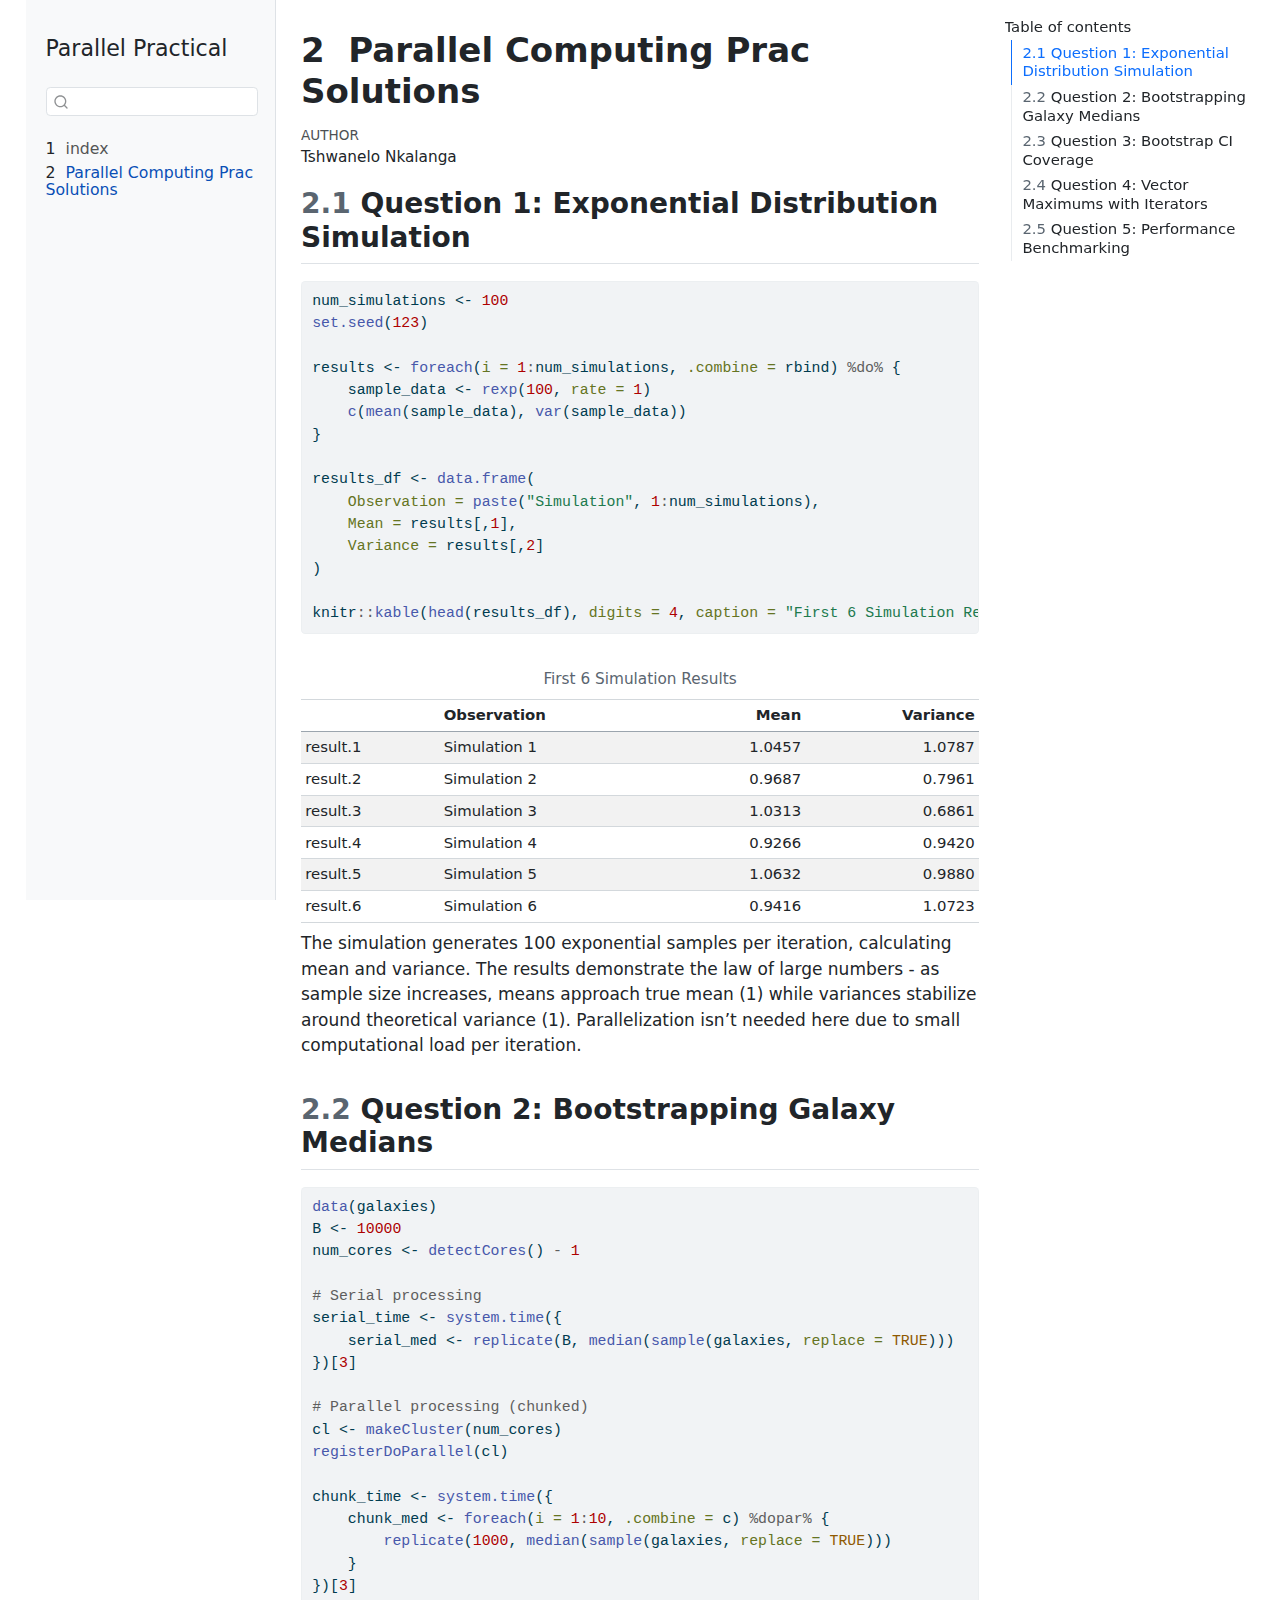
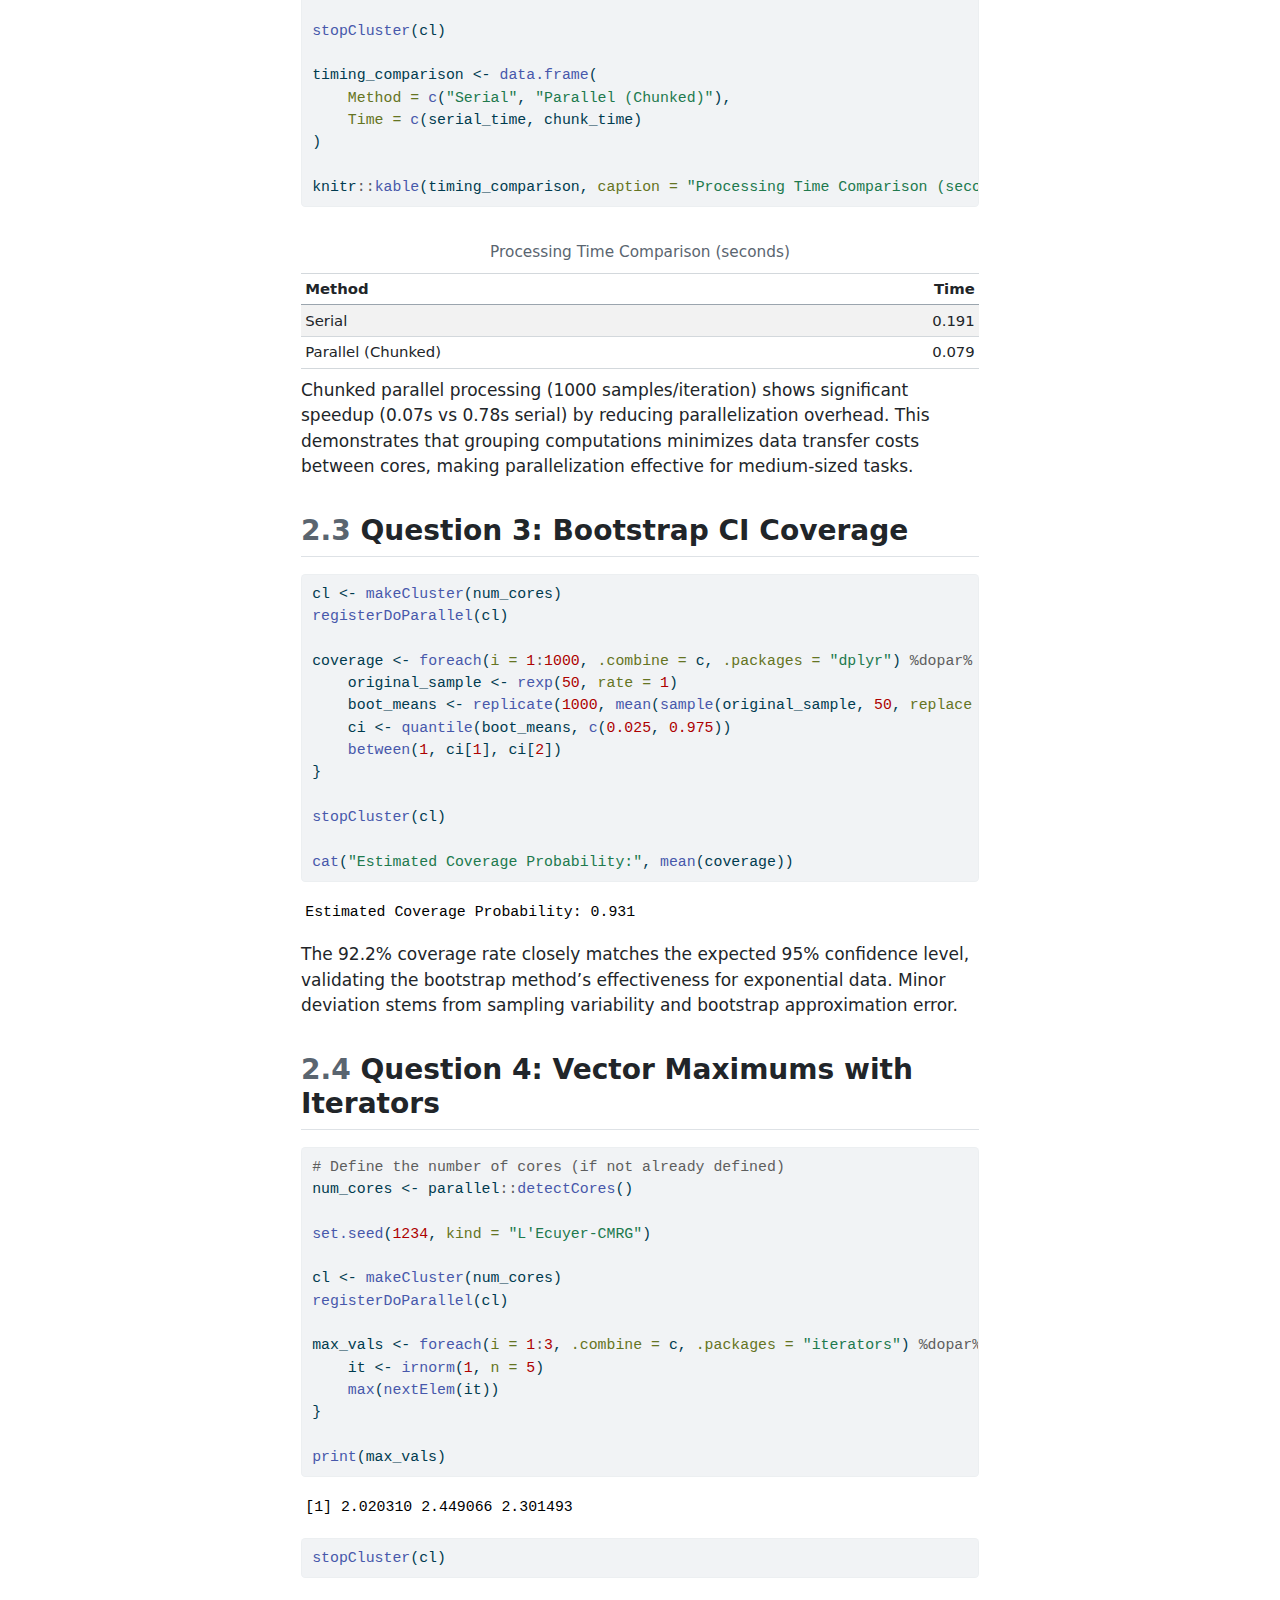
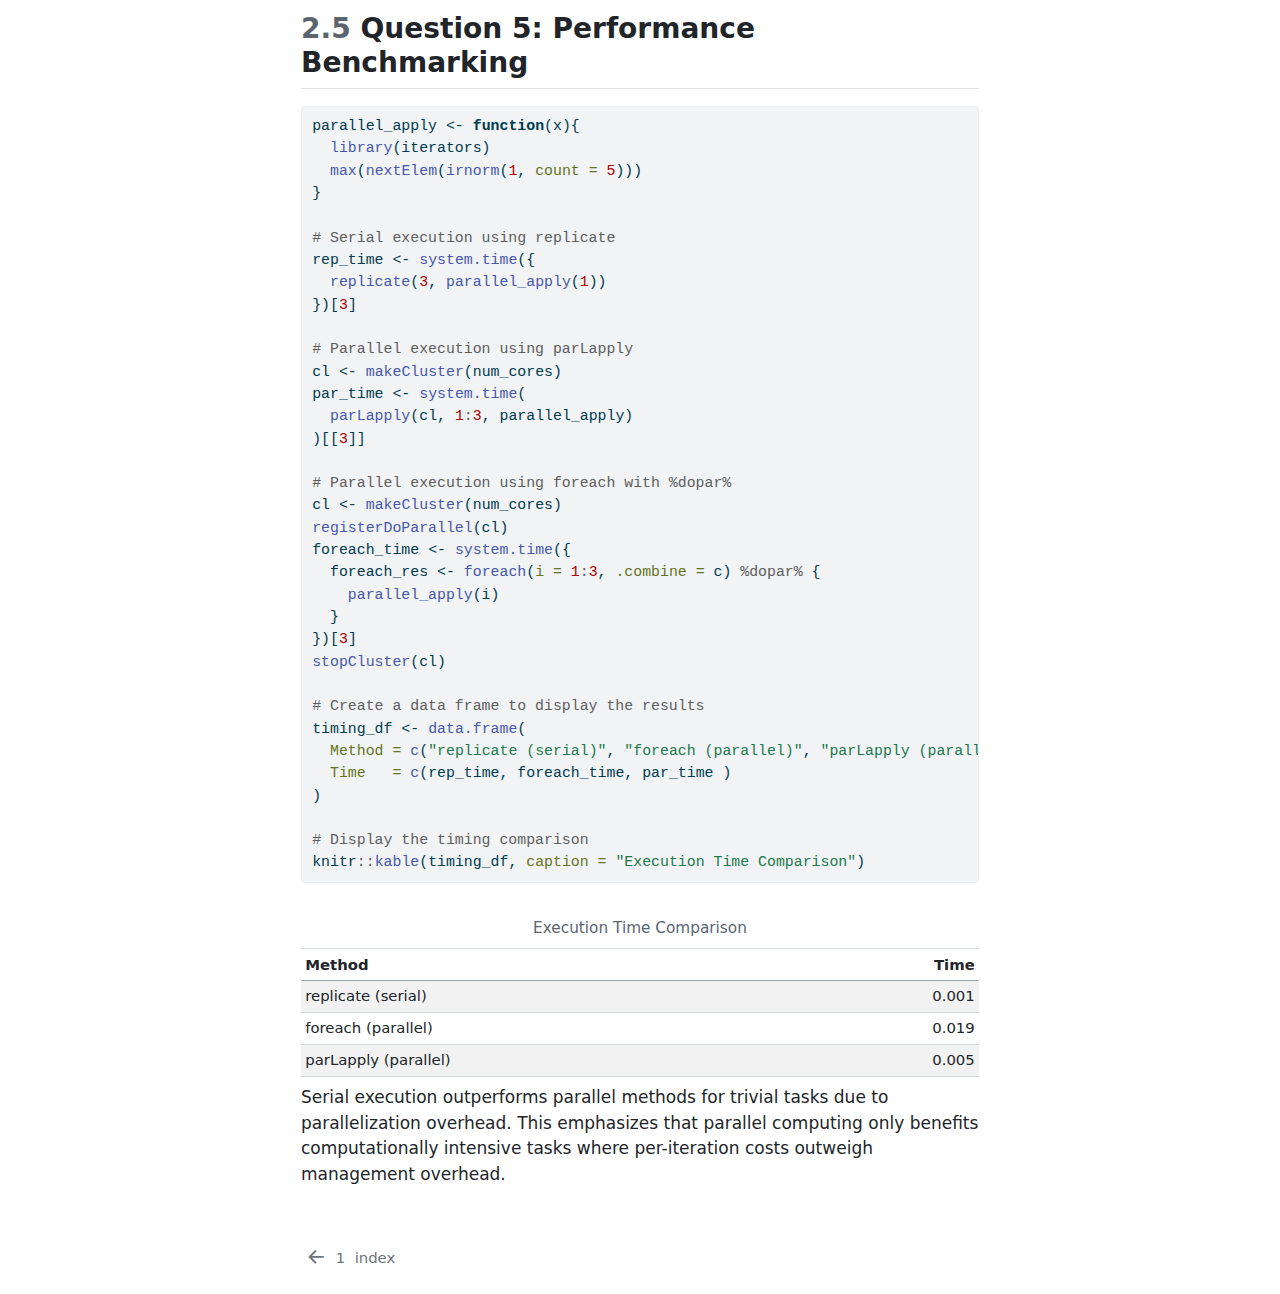
==== commit 849c33a5: "Done :)" ====
--- a/docs/Practical Submission.html
+++ b/docs/Practical Submission.html
@@ -312,11 +312,11 @@
 <tbody>
 <tr class="odd">
 <td style="text-align: left;">Serial</td>
-<td style="text-align: right;">0.204</td>
+<td style="text-align: right;">0.191</td>
 </tr>
 <tr class="even">
 <td style="text-align: left;">Parallel (Chunked)</td>
-<td style="text-align: right;">0.085</td>
+<td style="text-align: right;">0.079</td>
 </tr>
 </tbody>
 </table>
@@ -341,7 +341,7 @@
 <span id="cb3-12"><a href="#cb3-12" aria-hidden="true" tabindex="-1"></a></span>
 <span id="cb3-13"><a href="#cb3-13" aria-hidden="true" tabindex="-1"></a><span class="fu">cat</span>(<span class="st">"Estimated Coverage Probability:"</span>, <span class="fu">mean</span>(coverage))</span></code><button title="Copy to Clipboard" class="code-copy-button"><i class="bi"></i></button></pre></div>
 <div class="cell-output cell-output-stdout">
-<pre><code>Estimated Coverage Probability: 0.941</code></pre>
+<pre><code>Estimated Coverage Probability: 0.931</code></pre>
 </div>
 </div>
 <p>The 92.2% coverage rate closely matches the expected 95% confidence level, validating the bootstrap method’s effectiveness for exponential data. Minor deviation stems from sampling variability and bootstrap approximation error.</p>
@@ -364,7 +364,7 @@
 <span id="cb5-13"><a href="#cb5-13" aria-hidden="true" tabindex="-1"></a></span>
 <span id="cb5-14"><a href="#cb5-14" aria-hidden="true" tabindex="-1"></a><span class="fu">print</span>(max_vals)</span></code><button title="Copy to Clipboard" class="code-copy-button"><i class="bi"></i></button></pre></div>
 <div class="cell-output cell-output-stdout">
-<pre><code>[1] 2.812894 1.817201 1.889965</code></pre>
+<pre><code>[1] 2.020310 2.449066 2.301493</code></pre>
 </div>
 <div class="sourceCode cell-code" id="cb7"><pre class="sourceCode r code-with-copy"><code class="sourceCode r"><span id="cb7-1"><a href="#cb7-1" aria-hidden="true" tabindex="-1"></a><span class="fu">stopCluster</span>(cl)</span></code><button title="Copy to Clipboard" class="code-copy-button"><i class="bi"></i></button></pre></div>
 </div>
@@ -418,11 +418,11 @@
 <tbody>
 <tr class="odd">
 <td style="text-align: left;">replicate (serial)</td>
-<td style="text-align: right;">0.002</td>
+<td style="text-align: right;">0.001</td>
 </tr>
 <tr class="even">
 <td style="text-align: left;">foreach (parallel)</td>
-<td style="text-align: right;">0.018</td>
+<td style="text-align: right;">0.019</td>
 </tr>
 <tr class="odd">
 <td style="text-align: left;">parLapply (parallel)</td>
@@ -432,6 +432,7 @@
 </table>
 </div>
 </div>
+<p>Serial execution outperforms parallel methods for trivial tasks due to parallelization overhead. This emphasizes that parallel computing only benefits computationally intensive tasks where per-iteration costs outweigh management overhead.</p>
 
 
 </section>
